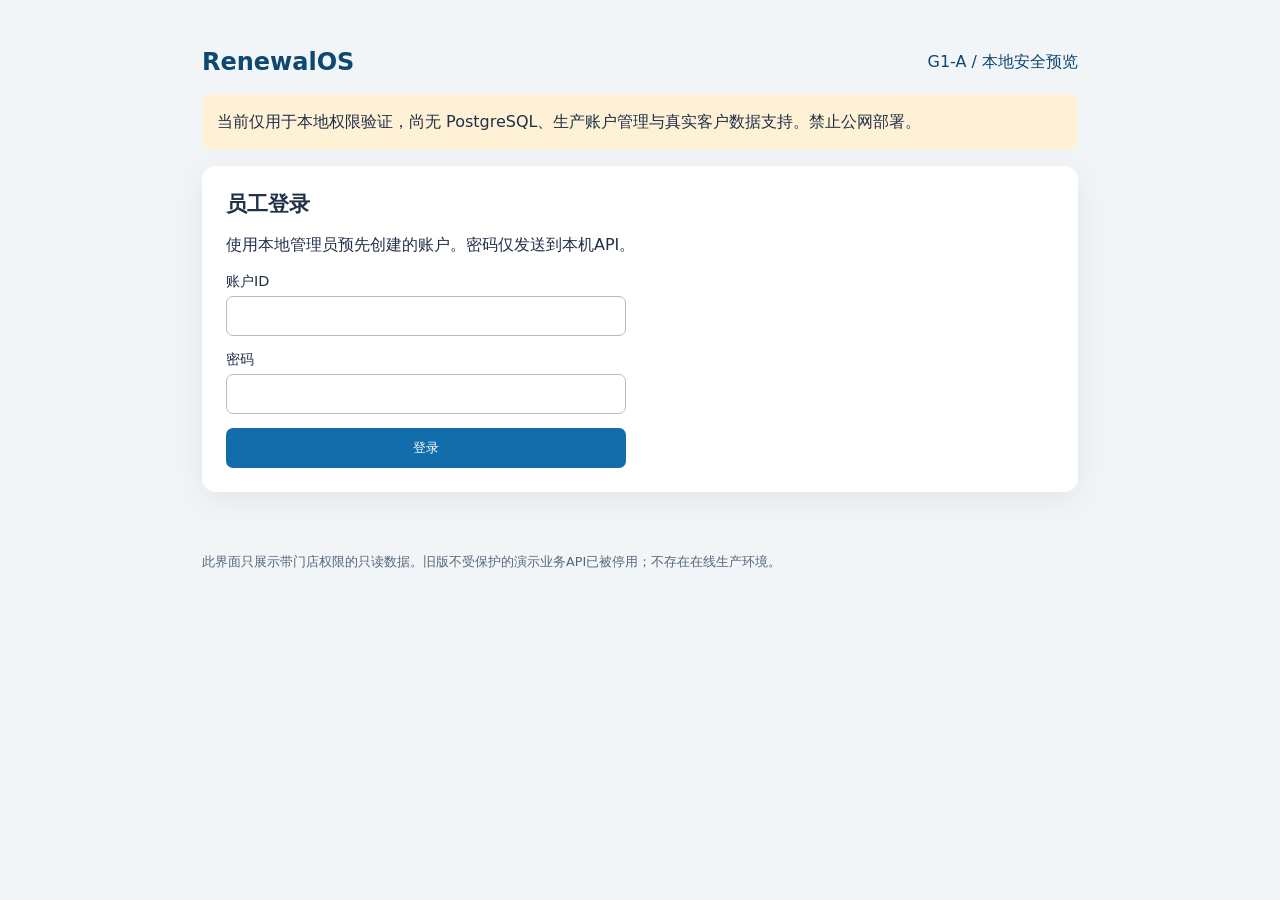
==== static/secure.html @ 1a18f46c "feat(g1a): fail-closed local authentication, store-scoped access and secure preview" ====
<!doctype html>
<html lang="zh-CN">
<head><meta charset="utf-8"><meta name="viewport" content="width=device-width,initial-scale=1">
<title>RenewalOS 安全本地预览</title><link rel="stylesheet" href="/static/secure.css"></head>
<body><main class="shell">
<header><strong>RenewalOS</strong><span>G1-A / 本地安全预览</span></header>
<section class="banner">当前仅用于本地权限验证，尚无 PostgreSQL、生产账户管理与真实客户数据支持。禁止公网部署。</section>
<section id="loginPanel" class="panel"><h1>员工登录</h1><p>使用本地管理员预先创建的账户。密码仅发送到本机API。</p>
<form id="loginForm"><label>账户ID<input id="username" autocomplete="username" required></label>
<label>密码<input id="password" type="password" autocomplete="current-password" required></label>
<button>登录</button></form></section>
<section id="workspace" class="panel" hidden><div class="controls"><h1 id="welcome">我的工作台</h1><button id="logout">退出</button></div>
<label>已授权门店 <select id="store"></select></label>
<div class="controls"><button id="loadOpportunities">查看机会</button><button id="loadTasks">查看我的任务</button><button id="loadManager">经理复盘</button></div>
<p id="scopeNote"></p><div class="items" id="results" aria-live="polite"></div></section>
<p id="status" role="status" aria-live="polite"></p>
<footer>此界面只展示带门店权限的只读数据。旧版不受保护的演示业务API已被停用；不存在在线生产环境。</footer>
</main><script src="/static/secure.js"></script></body></html>
---- static/secure.css ----
:root{font-family:system-ui,-apple-system,"Microsoft YaHei",sans-serif;color:#203047;background:#f2f5f8}
*{box-sizing:border-box}body{margin:0}.shell{max-width:920px;margin:30px auto;padding:0 22px}header{display:flex;justify-content:space-between;align-items:center;padding:18px 0;color:#0e4770}header strong{font-size:1.5rem}.banner{background:#fff1d6;padding:15px;border-radius:9px;margin-bottom:16px;line-height:1.6}.panel{background:#fff;padding:24px;border-radius:14px;box-shadow:0 8px 32px #0001;margin-bottom:20px}h1{font-size:1.3rem;margin-top:0}form{display:grid;gap:14px;max-width:400px}label{display:grid;gap:5px;font-size:.9rem}input,select{padding:10px;border:1px solid #afbdca;border-radius:7px;font-size:1rem}button{background:#146dab;color:white;border:0;border-radius:7px;padding:11px 15px;cursor:pointer}button:hover{background:#0b5486}.controls{display:flex;gap:10px;align-items:center;flex-wrap:wrap;justify-content:space-between;margin-bottom:16px}.items{display:grid;gap:8px;margin-top:10px}.item{border:1px solid #dfe8ef;border-radius:7px;padding:12px;font-size:.9rem}.item strong{display:block;margin-bottom:5px}#status{min-height:24px;color:#9a4227}footer{font-size:.8rem;color:#546779;line-height:1.6}
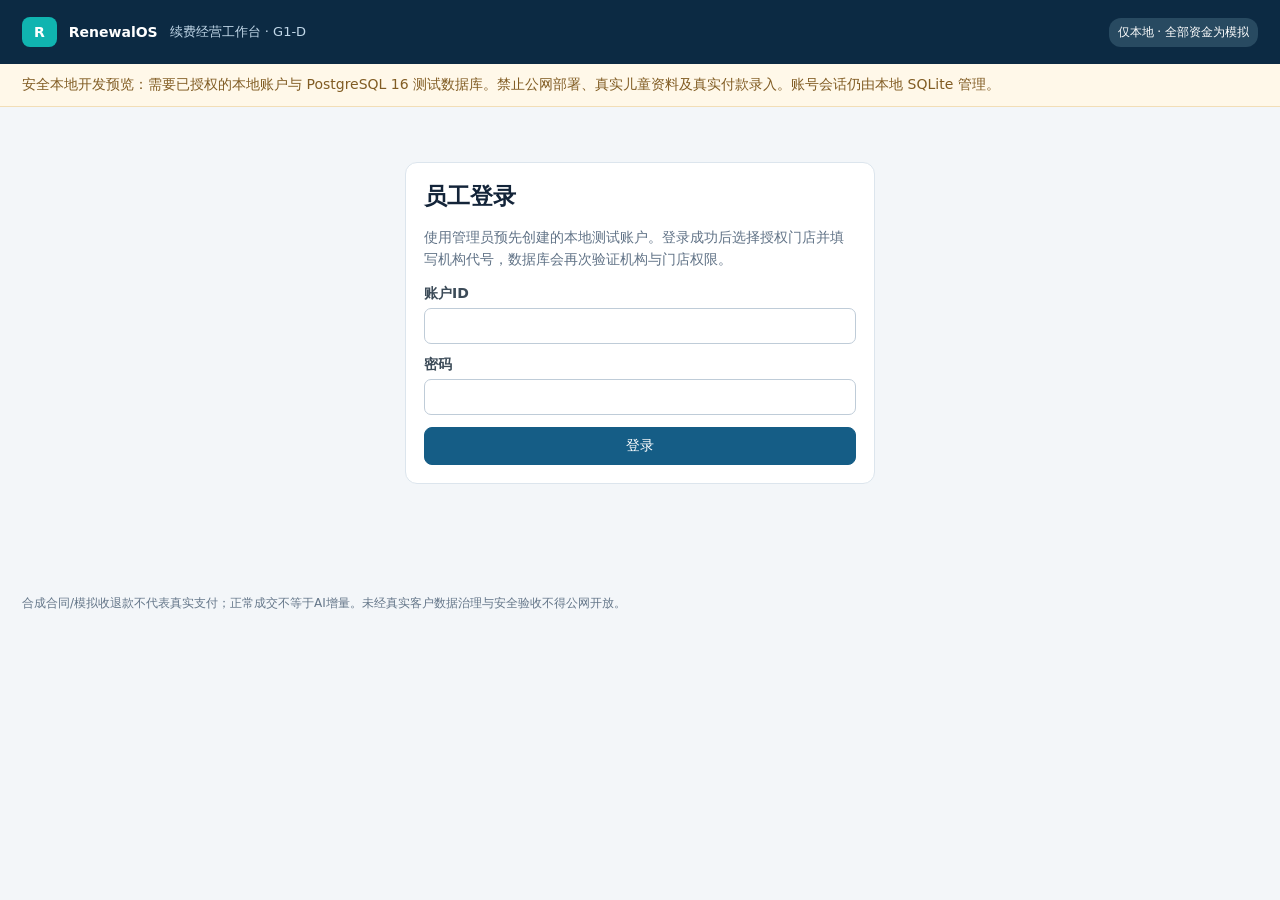
==== commit 4bfde04c: "feat(g1d): authenticated PostgreSQL staff and manager workbench with redacted cash detail" ====
--- a/static/secure.html
+++ b/static/secure.html
@@ -1,18 +1,32 @@
 <!doctype html>
 <html lang="zh-CN">
-<head><meta charset="utf-8"><meta name="viewport" content="width=device-width,initial-scale=1">
-<title>RenewalOS 安全本地预览</title><link rel="stylesheet" href="/static/secure.css"></head>
-<body><main class="shell">
-<header><strong>RenewalOS</strong><span>G1-A / 本地安全预览</span></header>
-<section class="banner">当前仅用于本地权限验证，尚无 PostgreSQL、生产账户管理与真实客户数据支持。禁止公网部署。</section>
-<section id="loginPanel" class="panel"><h1>员工登录</h1><p>使用本地管理员预先创建的账户。密码仅发送到本机API。</p>
-<form id="loginForm"><label>账户ID<input id="username" autocomplete="username" required></label>
-<label>密码<input id="password" type="password" autocomplete="current-password" required></label>
-<button>登录</button></form></section>
-<section id="workspace" class="panel" hidden><div class="controls"><h1 id="welcome">我的工作台</h1><button id="logout">退出</button></div>
-<label>已授权门店 <select id="store"></select></label>
-<div class="controls"><button id="loadOpportunities">查看机会</button><button id="loadTasks">查看我的任务</button><button id="loadManager">经理复盘</button></div>
-<p id="scopeNote"></p><div class="items" id="results" aria-live="polite"></div></section>
-<p id="status" role="status" aria-live="polite"></p>
-<footer>此界面只展示带门店权限的只读数据。旧版不受保护的演示业务API已被停用；不存在在线生产环境。</footer>
-</main><script src="/static/secure.js"></script></body></html>
+<head>
+  <meta charset="utf-8"><meta name="viewport" content="width=device-width, initial-scale=1">
+  <title>RenewalOS · 门店续费经营工作台（本机）</title>
+  <link rel="stylesheet" href="/static/secure.css">
+</head>
+<body>
+<div class="layout">
+  <header class="top"><div><span class="brand-mark">R</span><strong>RenewalOS</strong><span class="minor">续费经营工作台 · G1-D</span></div><span class="environment">仅本地 · 全部资金为模拟</span></header>
+  <div class="banner">安全本地开发预览：需要已授权的本地账户与 PostgreSQL 16 测试数据库。禁止公网部署、真实儿童资料及真实付款录入。账号会话仍由本地 SQLite 管理。</div>
+  <main>
+    <section id="loginPanel" class="panel login">
+      <h1>员工登录</h1><p class="muted">使用管理员预先创建的本地测试账户。登录成功后选择授权门店并填写机构代号，数据库会再次验证机构与门店权限。</p>
+      <form id="loginForm" class="form"><label>账户ID<input id="username" autocomplete="username" required maxlength="64"></label><label>密码<input id="password" type="password" autocomplete="current-password" required></label><button type="submit" class="primary">登录</button></form>
+    </section>
+    <section id="workspace" hidden>
+      <div class="workspace-head"><div><h1 id="welcome">我的经营工作台</h1><p id="scopeNote" class="muted">请选择已授权门店</p></div><button id="logout" type="button" class="secondary">退出登录</button></div>
+      <div class="scope-bar panel"><label>机构代号 <input id="org" autocomplete="off" placeholder="例如 DEMOORG" maxlength="64" pattern="[A-Za-z0-9_-]{2,64}"></label><label>授权门店 <select id="store"></select></label><span id="roleBadge" class="pill">待验证</span><button id="reload" type="button" class="secondary">刷新</button></div>
+      <nav class="tabs" aria-label="经营功能"><button data-tab="opportunities" class="active" type="button">续费机会</button><button data-tab="tasks" type="button">销售待办</button><button data-tab="management" type="button" id="managementTab">经理复盘</button></nav>
+      <div class="columns">
+        <section class="panel list-panel"><div class="panel-title"><h2 id="listTitle">续费机会</h2><span id="listCount" class="pill">—</span></div><div id="list" aria-label="当前列表" class="items"></div></section>
+        <section class="panel detail-panel"><div class="panel-title"><h2 id="detailTitle">业务详情</h2></div><div id="detail"><p class="muted">从左侧选择一条记录。操作后会从PostgreSQL重新读取真实业务状态。</p></div></section>
+      </div>
+    </section>
+    <p id="status" role="status" aria-live="polite"></p>
+  </main>
+  <footer>合成合同/模拟收退款不代表真实支付；正常成交不等于AI增量。未经真实客户数据治理与安全验收不得公网开放。</footer>
+</div>
+<script src="/static/secure.js"></script>
+</body>
+</html>
--- a/static/secure.css
+++ b/static/secure.css
@@ -1,2 +1 @@
-:root{font-family:system-ui,-apple-system,"Microsoft YaHei",sans-serif;color:#203047;background:#f2f5f8}
-*{box-sizing:border-box}body{margin:0}.shell{max-width:920px;margin:30px auto;padding:0 22px}header{display:flex;justify-content:space-between;align-items:center;padding:18px 0;color:#0e4770}header strong{font-size:1.5rem}.banner{background:#fff1d6;padding:15px;border-radius:9px;margin-bottom:16px;line-height:1.6}.panel{background:#fff;padding:24px;border-radius:14px;box-shadow:0 8px 32px #0001;margin-bottom:20px}h1{font-size:1.3rem;margin-top:0}form{display:grid;gap:14px;max-width:400px}label{display:grid;gap:5px;font-size:.9rem}input,select{padding:10px;border:1px solid #afbdca;border-radius:7px;font-size:1rem}button{background:#146dab;color:white;border:0;border-radius:7px;padding:11px 15px;cursor:pointer}button:hover{background:#0b5486}.controls{display:flex;gap:10px;align-items:center;flex-wrap:wrap;justify-content:space-between;margin-bottom:16px}.items{display:grid;gap:8px;margin-top:10px}.item{border:1px solid #dfe8ef;border-radius:7px;padding:12px;font-size:.9rem}.item strong{display:block;margin-bottom:5px}#status{min-height:24px;color:#9a4227}footer{font-size:.8rem;color:#546779;line-height:1.6}
+:root{font-family:Inter,system-ui,-apple-system,"PingFang SC","Microsoft YaHei",sans-serif;color:#132439;background:#f3f6f9;font-size:14px}*{box-sizing:border-box}body{margin:0}button,input,select,textarea{font:inherit}button{cursor:pointer;border-radius:8px;border:1px solid #c9d7e2;padding:9px 14px;background:#fff;color:#183349}button:hover{border-color:#4b91b8}button:disabled{opacity:.45;cursor:not-allowed}.primary{background:#155d86;color:white;border-color:#155d86}.secondary{background:#f7fafc}.layout{max-width:1350px;margin:auto;min-height:100vh}.top{background:#0c2a43;color:#fff;padding:17px 22px;display:flex;justify-content:space-between;align-items:center;gap:8px}.top>div{display:flex;align-items:center;gap:12px}.brand-mark{border-radius:8px;background:#10b4b0;padding:7px 12px;font-weight:800}.minor{font-size:13px;color:#c1d7e8}.environment{font-size:12px;background:#284a61;border-radius:12px;padding:6px 9px}.banner{background:#fff8e9;border-bottom:1px solid #f2deb7;color:#815c23;padding:12px 22px}main{padding:20px 22px}h1{font-size:23px;margin:0 0 8px}h2{font-size:16px;margin:0}.muted{color:#607286;line-height:1.6}.panel{background:#fff;border:1px solid #dce5ed;border-radius:12px;padding:18px}.login{max-width:470px;margin:35px auto}.form{display:grid;gap:12px}.form label,.scope-bar label{display:grid;gap:5px;font-weight:600;color:#3c4b58}input,select,textarea{background:#fff;color:#263f55;border:1px solid #bfccd8;border-radius:7px;padding:9px;width:100%;min-width:0}textarea{min-height:65px;resize:vertical}.workspace-head{display:flex;justify-content:space-between;align-items:flex-start;margin-bottom:14px}.scope-bar{display:flex;align-items:end;gap:12px;flex-wrap:wrap}.scope-bar label{min-width:180px;flex:1}.pill{font-size:12px;background:#e8f3f8;color:#195473;padding:7px 12px;border-radius:20px;white-space:nowrap}.tabs{display:flex;gap:10px;margin:18px 0}.tabs button.active{background:#155d86;color:#fff}.columns{display:grid;grid-template-columns:minmax(280px,0.9fr) minmax(400px,1.5fr);align-items:start;gap:14px}.list-panel,.detail-panel{min-height:370px}.panel-title{display:flex;justify-content:space-between;align-items:center;margin-bottom:14px}.items{display:grid;gap:9px}.record{display:block;text-align:left;padding:13px;background:#f8fafc;border:1px solid #dce5ec;border-radius:9px;width:100%}.record.active{border-color:#1777a7;background:#eaf5fb}.record strong{display:block;margin-bottom:5px}.record small{color:#5e7082}.detail-grid{display:grid;grid-template-columns:repeat(2,minmax(0,1fr));gap:8px;margin:12px 0}.fact{background:#f5f8fb;padding:10px;border-radius:8px;overflow-wrap:anywhere}.fact small{display:block;color:#667789;margin-bottom:3px}.section{border-top:1px solid #dce5ed;padding-top:14px;margin-top:18px}.section h3{font-size:14px;margin:0 0 11px}.inline{display:flex;flex-wrap:wrap;align-items:end;gap:8px}.inline>*{flex:1;min-width:110px}.inline button{flex:0 0 auto}.events{list-style:none;margin:0;padding:0}.events li{padding:10px 0;border-bottom:1px solid #e5ebf0;overflow-wrap:anywhere}.small{font-size:12px}.disclaimer{background:#f5f7f9;padding:9px 12px;border-radius:8px;color:#546579}.error{color:#a32931}#status{min-height:30px;padding:9px 3px}footer{color:#647689;font-size:12px;padding:12px 22px 22px}.empty{padding:28px 12px;color:#697c8a;text-align:center}@media(max-width:800px){.columns{grid-template-columns:1fr}.top{flex-wrap:wrap}.scope-bar{display:grid}.tabs{overflow:auto}.workspace-head{gap:10px}main{padding:12px}.detail-grid{grid-template-columns:1fr}}
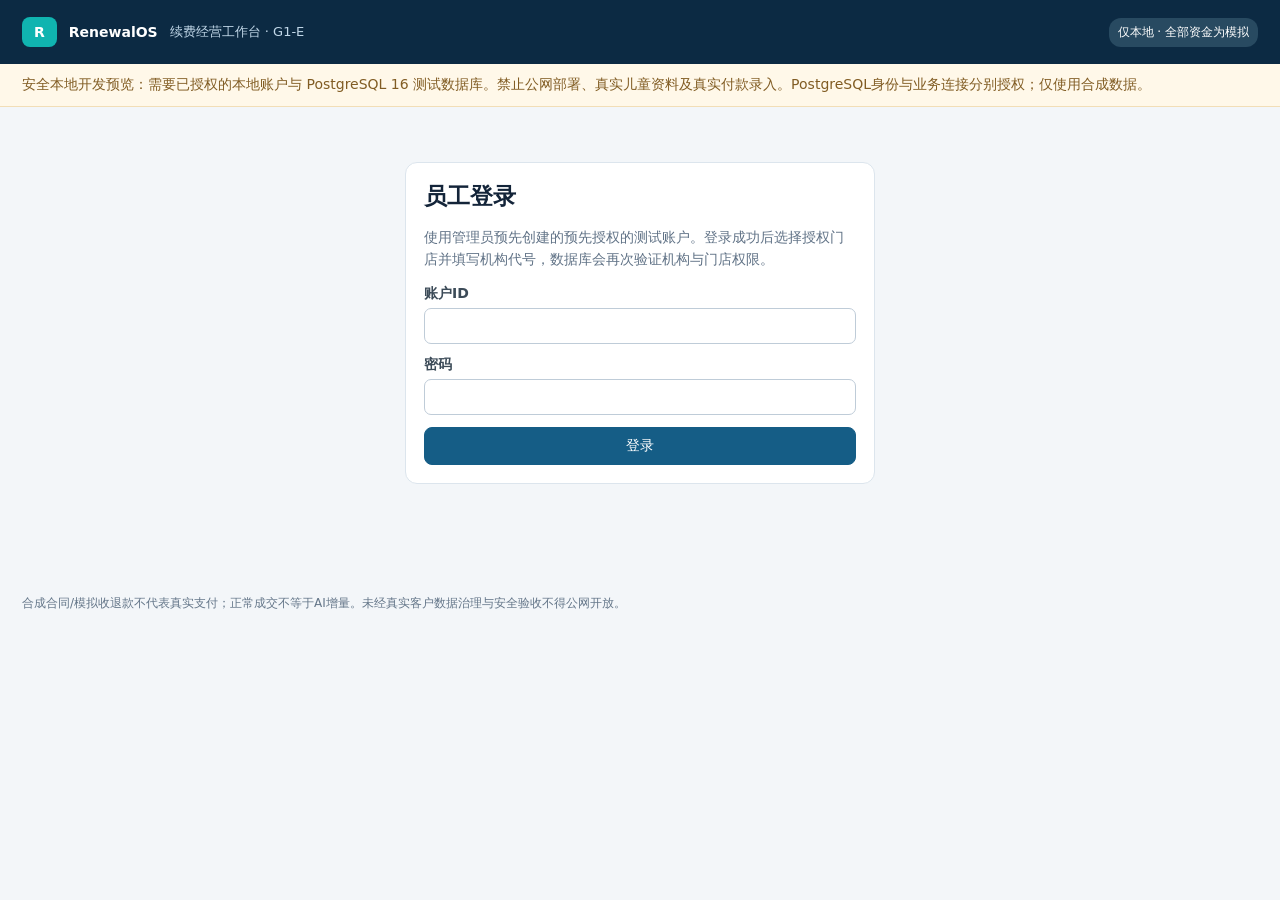
==== commit 27474dfd: "feat(g1e): separate PostgreSQL auth credentials, tenant-scoped session authorization and real HTTP E" ====
--- a/static/secure.html
+++ b/static/secure.html
@@ -7,11 +7,11 @@
 </head>
 <body>
 <div class="layout">
-  <header class="top"><div><span class="brand-mark">R</span><strong>RenewalOS</strong><span class="minor">续费经营工作台 · G1-D</span></div><span class="environment">仅本地 · 全部资金为模拟</span></header>
-  <div class="banner">安全本地开发预览：需要已授权的本地账户与 PostgreSQL 16 测试数据库。禁止公网部署、真实儿童资料及真实付款录入。账号会话仍由本地 SQLite 管理。</div>
+  <header class="top"><div><span class="brand-mark">R</span><strong>RenewalOS</strong><span class="minor">续费经营工作台 · G1-E</span></div><span class="environment">仅本地 · 全部资金为模拟</span></header>
+  <div class="banner">安全本地开发预览：需要已授权的本地账户与 PostgreSQL 16 测试数据库。禁止公网部署、真实儿童资料及真实付款录入。PostgreSQL身份与业务连接分别授权；仅使用合成数据。</div>
   <main>
     <section id="loginPanel" class="panel login">
-      <h1>员工登录</h1><p class="muted">使用管理员预先创建的本地测试账户。登录成功后选择授权门店并填写机构代号，数据库会再次验证机构与门店权限。</p>
+      <h1>员工登录</h1><p class="muted">使用管理员预先创建的预先授权的测试账户。登录成功后选择授权门店并填写机构代号，数据库会再次验证机构与门店权限。</p>
       <form id="loginForm" class="form"><label>账户ID<input id="username" autocomplete="username" required maxlength="64"></label><label>密码<input id="password" type="password" autocomplete="current-password" required></label><button type="submit" class="primary">登录</button></form>
     </section>
     <section id="workspace" hidden>
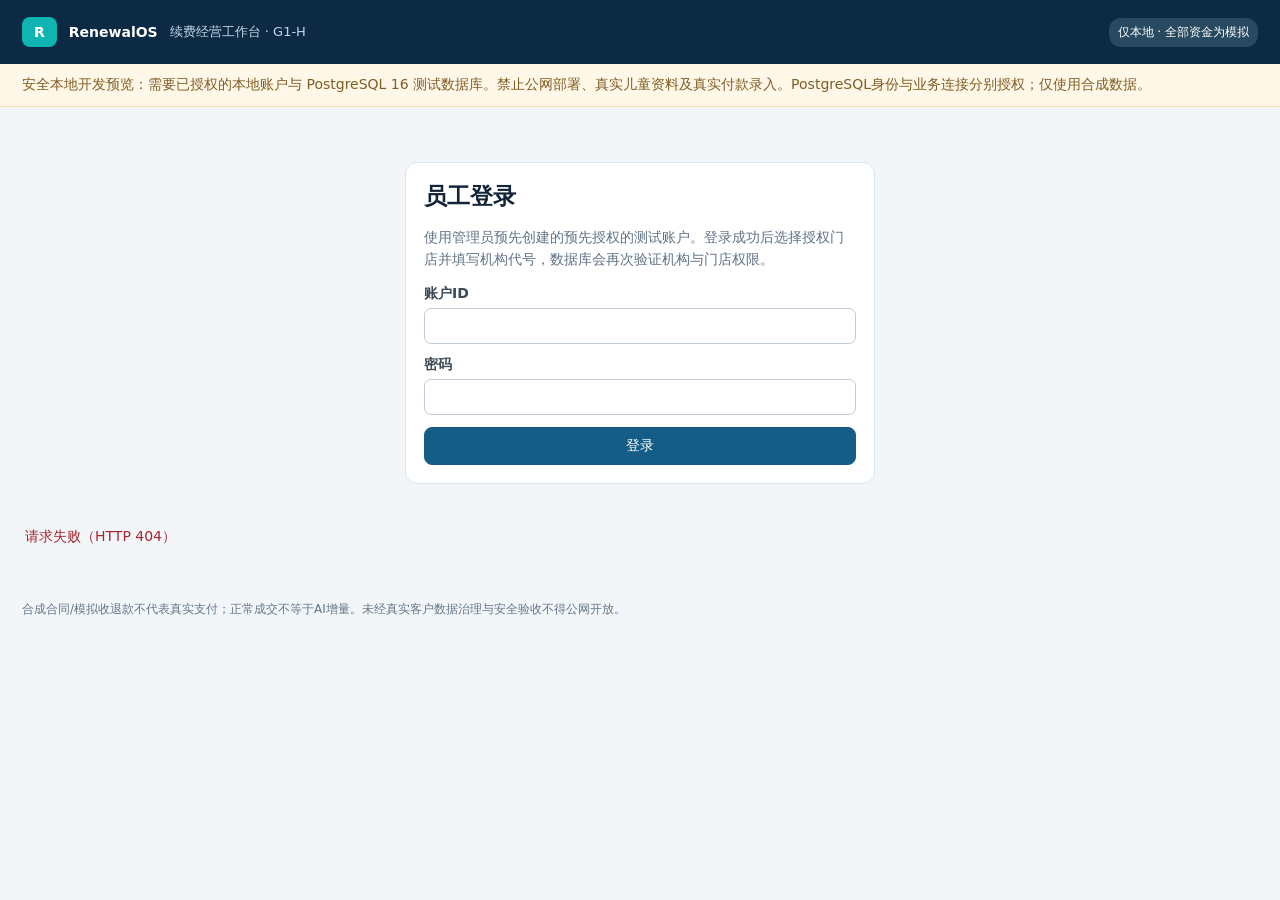
==== commit 3b7d025d: "feat(g1h): local-only OIDC authorization-code PKCE, strict MFA tokens and prebound PostgreSQL identi" ====
--- a/static/secure.html
+++ b/static/secure.html
@@ -7,12 +7,13 @@
 </head>
 <body>
 <div class="layout">
-  <header class="top"><div><span class="brand-mark">R</span><strong>RenewalOS</strong><span class="minor">续费经营工作台 · G1-E</span></div><span class="environment">仅本地 · 全部资金为模拟</span></header>
+  <header class="top"><div><span class="brand-mark">R</span><strong>RenewalOS</strong><span class="minor">续费经营工作台 · G1-H</span></div><span class="environment">仅本地 · 全部资金为模拟</span></header>
   <div class="banner">安全本地开发预览：需要已授权的本地账户与 PostgreSQL 16 测试数据库。禁止公网部署、真实儿童资料及真实付款录入。PostgreSQL身份与业务连接分别授权；仅使用合成数据。</div>
   <main>
     <section id="loginPanel" class="panel login">
       <h1>员工登录</h1><p class="muted">使用管理员预先创建的预先授权的测试账户。登录成功后选择授权门店并填写机构代号，数据库会再次验证机构与门店权限。</p>
       <form id="loginForm" class="form"><label>账户ID<input id="username" autocomplete="username" required maxlength="64"></label><label>密码<input id="password" type="password" autocomplete="current-password" required></label><button type="submit" class="primary">登录</button></form>
+      <button id="oidcLogin" type="button" class="primary" hidden>使用企业身份服务登录（OIDC / MFA）</button>
     </section>
     <section id="workspace" hidden>
       <div class="workspace-head"><div><h1 id="welcome">我的经营工作台</h1><p id="scopeNote" class="muted">请选择已授权门店</p></div><button id="logout" type="button" class="secondary">退出登录</button></div>
